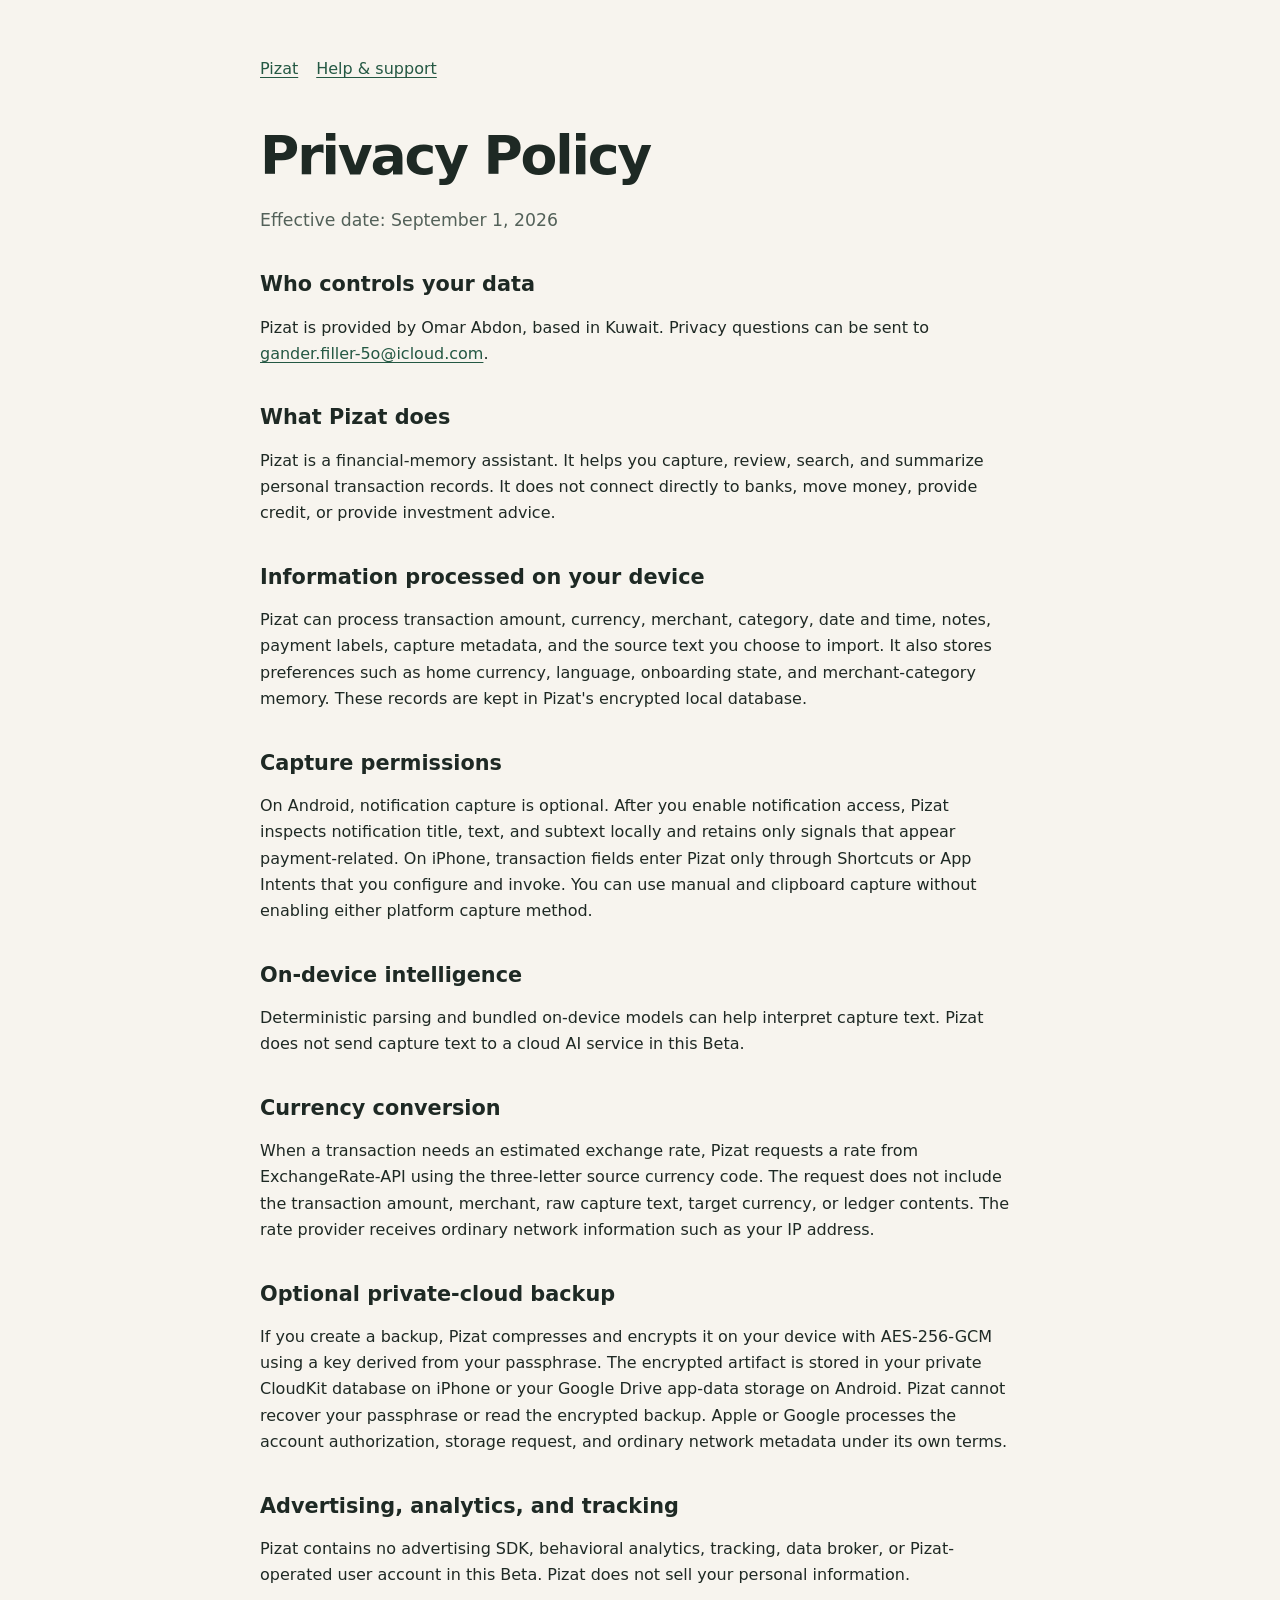
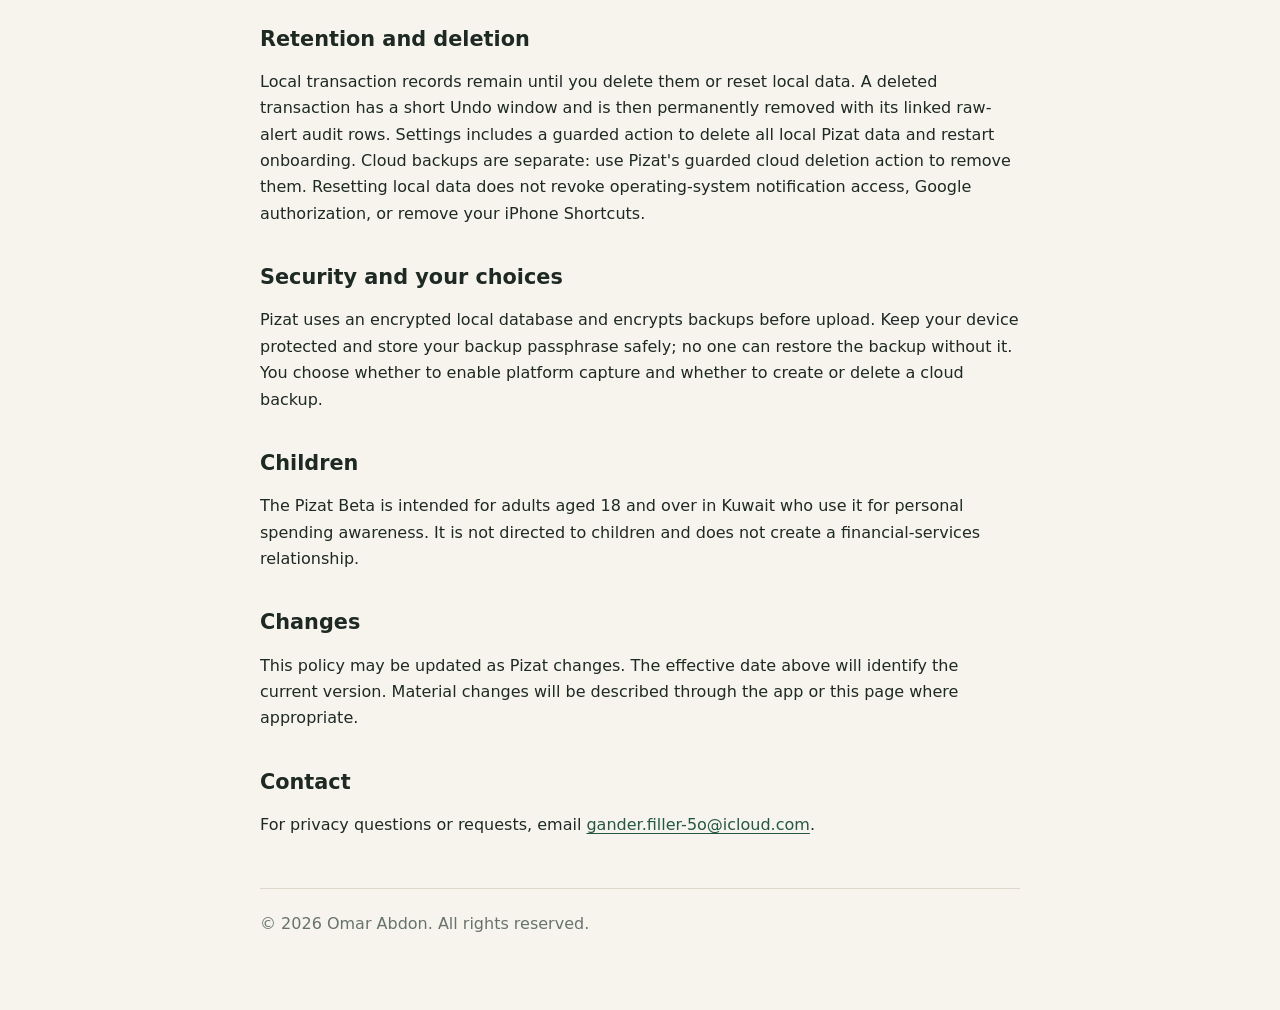
==== privacy/index.html @ ffd47e65 "Publish Pizat privacy and support pages" ====
<!doctype html>
<html lang="en">
  <head>
    <meta charset="utf-8" />
    <meta name="viewport" content="width=device-width, initial-scale=1" />
    <title>Privacy Policy — Pizat</title>
    <meta name="description" content="Privacy policy for the Pizat Beta." />
    <link rel="stylesheet" href="../styles.css" />
  </head>
  <body>
    <main>
      <nav aria-label="Primary">
        <a href="../">Pizat</a>
        <a href="../support/">Help &amp; support</a>
      </nav>
      <h1>Privacy Policy</h1>
      <p class="lede">Effective date: September 1, 2026</p>

      <h2>Who controls your data</h2>
      <p>
        Pizat is provided by Omar Abdon, based in Kuwait. Privacy
        questions can be sent to
        <a href="mailto:gander.filler-5o@icloud.com">gander.filler-5o@icloud.com</a>.
      </p>

      <h2>What Pizat does</h2>
      <p>
        Pizat is a financial-memory assistant. It helps you capture, review,
        search, and summarize personal transaction records. It does not connect
        directly to banks, move money, provide credit, or provide investment
        advice.
      </p>

      <h2>Information processed on your device</h2>
      <p>
        Pizat can process transaction amount, currency, merchant, category,
        date and time, notes, payment labels, capture metadata, and the source
        text you choose to import. It also stores preferences such as home
        currency, language, onboarding state, and merchant-category memory.
        These records are kept in Pizat's encrypted local database.
      </p>

      <h2>Capture permissions</h2>
      <p>
        On Android, notification capture is optional. After you enable
        notification access, Pizat inspects notification title, text, and
        subtext locally and retains only signals that appear payment-related.
        On iPhone, transaction fields enter Pizat only through Shortcuts or App
        Intents that you configure and invoke. You can use manual and clipboard
        capture without enabling either platform capture method.
      </p>

      <h2>On-device intelligence</h2>
      <p>
        Deterministic parsing and bundled on-device models can help interpret
        capture text. Pizat does not send capture text to a cloud AI service in
        this Beta.
      </p>

      <h2>Currency conversion</h2>
      <p>
        When a transaction needs an estimated exchange rate, Pizat requests a
        rate from ExchangeRate-API using the three-letter source currency code.
        The request does not include the transaction amount, merchant, raw
        capture text, target currency, or ledger contents. The rate provider
        receives ordinary network information such as your IP address.
      </p>

      <h2>Optional private-cloud backup</h2>
      <p>
        If you create a backup, Pizat compresses and encrypts it on your device
        with AES-256-GCM using a key derived from your passphrase. The encrypted
        artifact is stored in your private CloudKit database on iPhone or your
        Google Drive app-data storage on Android. Pizat cannot recover your
        passphrase or read the encrypted backup. Apple or Google processes the
        account authorization, storage request, and ordinary network metadata
        under its own terms.
      </p>

      <h2>Advertising, analytics, and tracking</h2>
      <p>
        Pizat contains no advertising SDK, behavioral analytics, tracking,
        data broker, or Pizat-operated user account in this Beta. Pizat does
        not sell your personal information.
      </p>

      <h2>Retention and deletion</h2>
      <p>
        Local transaction records remain until you delete them or reset local
        data. A deleted transaction has a short Undo window and is then
        permanently removed with its linked raw-alert audit rows. Settings
        includes a guarded action to delete all local Pizat data and restart
        onboarding. Cloud backups are separate: use Pizat's guarded cloud
        deletion action to remove them. Resetting local data does not revoke
        operating-system notification access, Google authorization, or remove
        your iPhone Shortcuts.
      </p>

      <h2>Security and your choices</h2>
      <p>
        Pizat uses an encrypted local database and encrypts backups before
        upload. Keep your device protected and store your backup passphrase
        safely; no one can restore the backup without it. You choose whether to
        enable platform capture and whether to create or delete a cloud backup.
      </p>

      <h2>Children</h2>
      <p>
        The Pizat Beta is intended for adults aged 18 and over in Kuwait who
        use it for personal spending awareness. It is not directed to children
        and does not create a financial-services relationship.
      </p>

      <h2>Changes</h2>
      <p>
        This policy may be updated as Pizat changes. The effective date above
        will identify the current version. Material changes will be described
        through the app or this page where appropriate.
      </p>

      <h2>Contact</h2>
      <p>
        For privacy questions or requests, email
        <a href="mailto:gander.filler-5o@icloud.com">gander.filler-5o@icloud.com</a>.
      </p>
      <footer>© 2026 Omar Abdon. All rights reserved.</footer>
    </main>
  </body>
</html>
---- styles.css ----
:root {
  color-scheme: light;
  font-family: Inter, ui-sans-serif, system-ui, -apple-system, BlinkMacSystemFont,
    "Segoe UI", sans-serif;
  background: #f7f4ee;
  color: #1e2924;
}

* {
  box-sizing: border-box;
}

body {
  margin: 0;
  line-height: 1.65;
}

main {
  width: min(760px, calc(100% - 32px));
  margin: 0 auto;
  padding: 56px 0 72px;
}

nav {
  display: flex;
  gap: 18px;
  flex-wrap: wrap;
  margin-bottom: 42px;
}

a {
  color: #245843;
  text-underline-offset: 3px;
}

h1,
h2 {
  line-height: 1.2;
}

h1 {
  font-size: clamp(2rem, 8vw, 3.35rem);
  letter-spacing: -0.04em;
  margin: 0 0 16px;
}

h2 {
  font-size: 1.3rem;
  margin-top: 38px;
}

.lede {
  color: #536159;
  font-size: 1.08rem;
}

.card {
  background: #fff;
  border: 1px solid #ded8cc;
  border-radius: 18px;
  padding: 24px;
  margin: 28px 0;
}

.notice {
  background: #fff4cf;
  border: 1px solid #e0c76f;
  border-radius: 12px;
  padding: 14px 16px;
}

footer {
  color: #68736d;
  border-top: 1px solid #ded8cc;
  margin-top: 50px;
  padding-top: 22px;
}

code {
  overflow-wrap: anywhere;
}
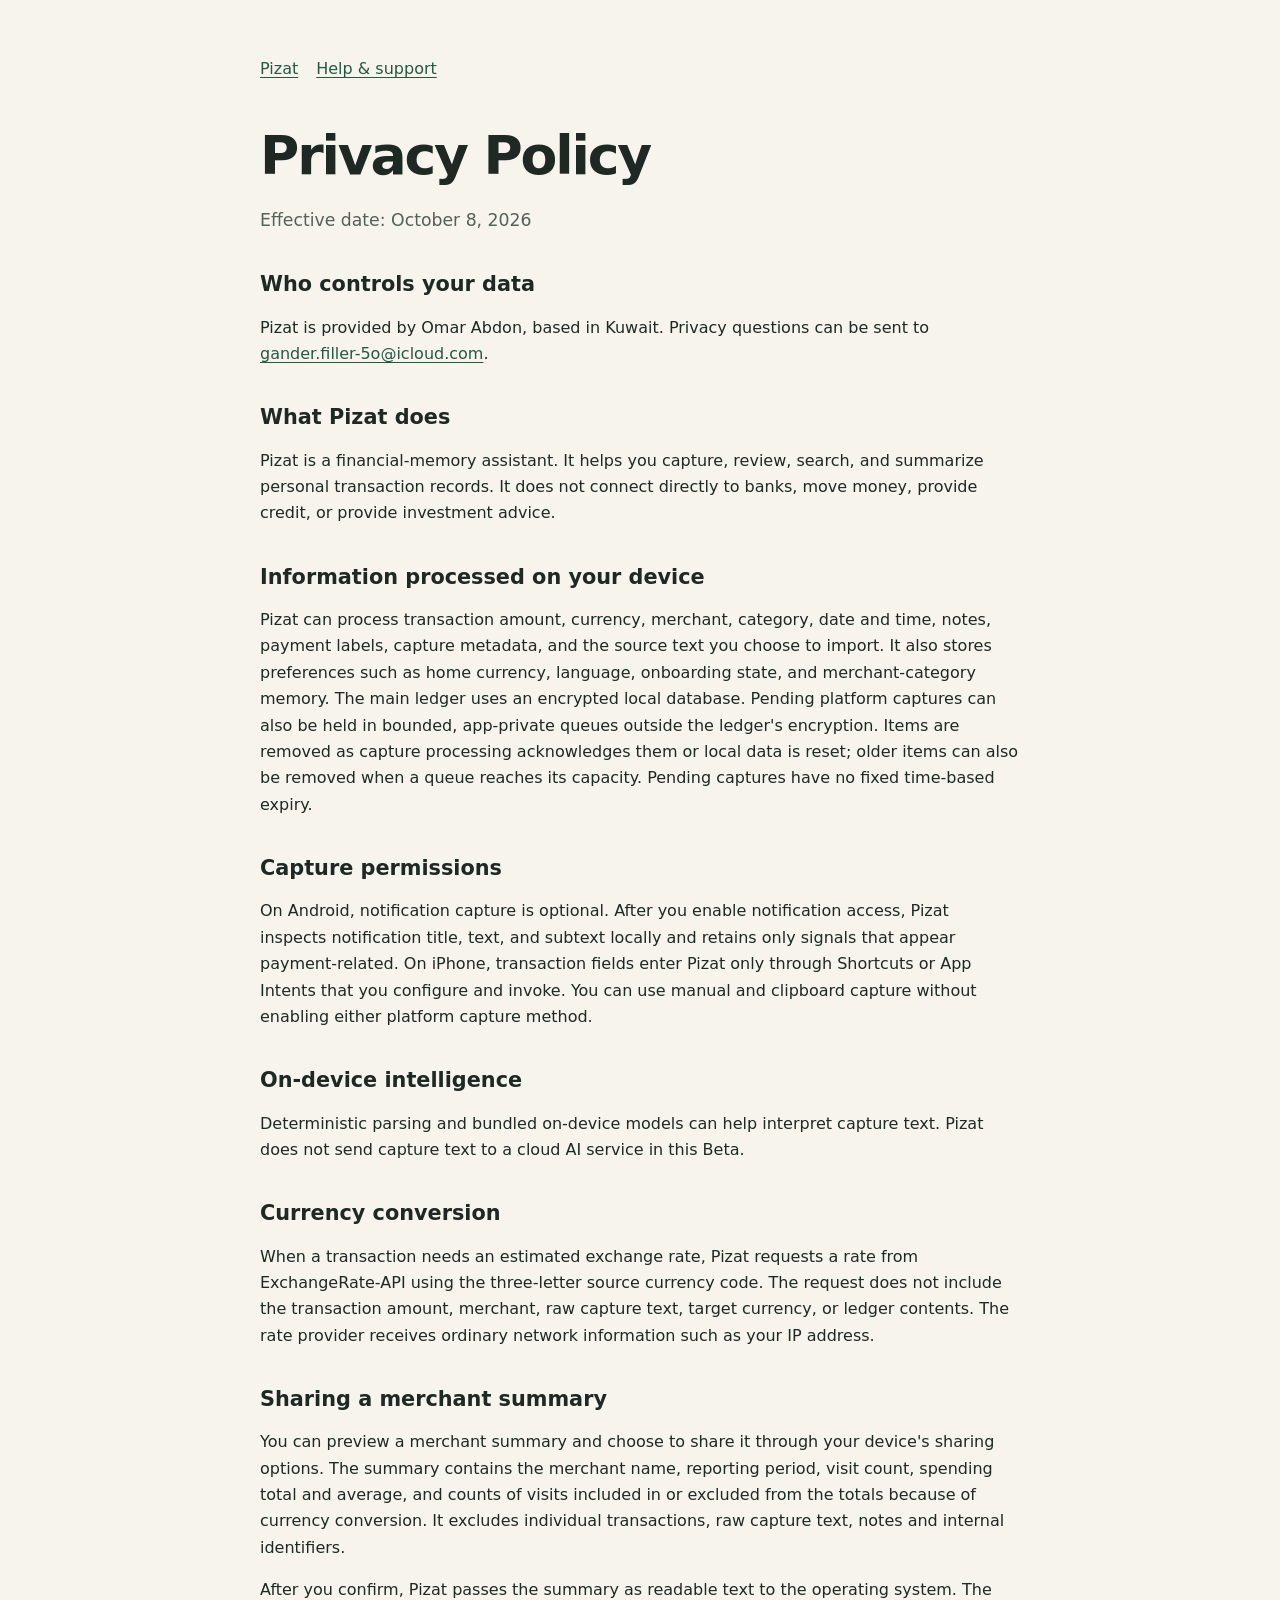
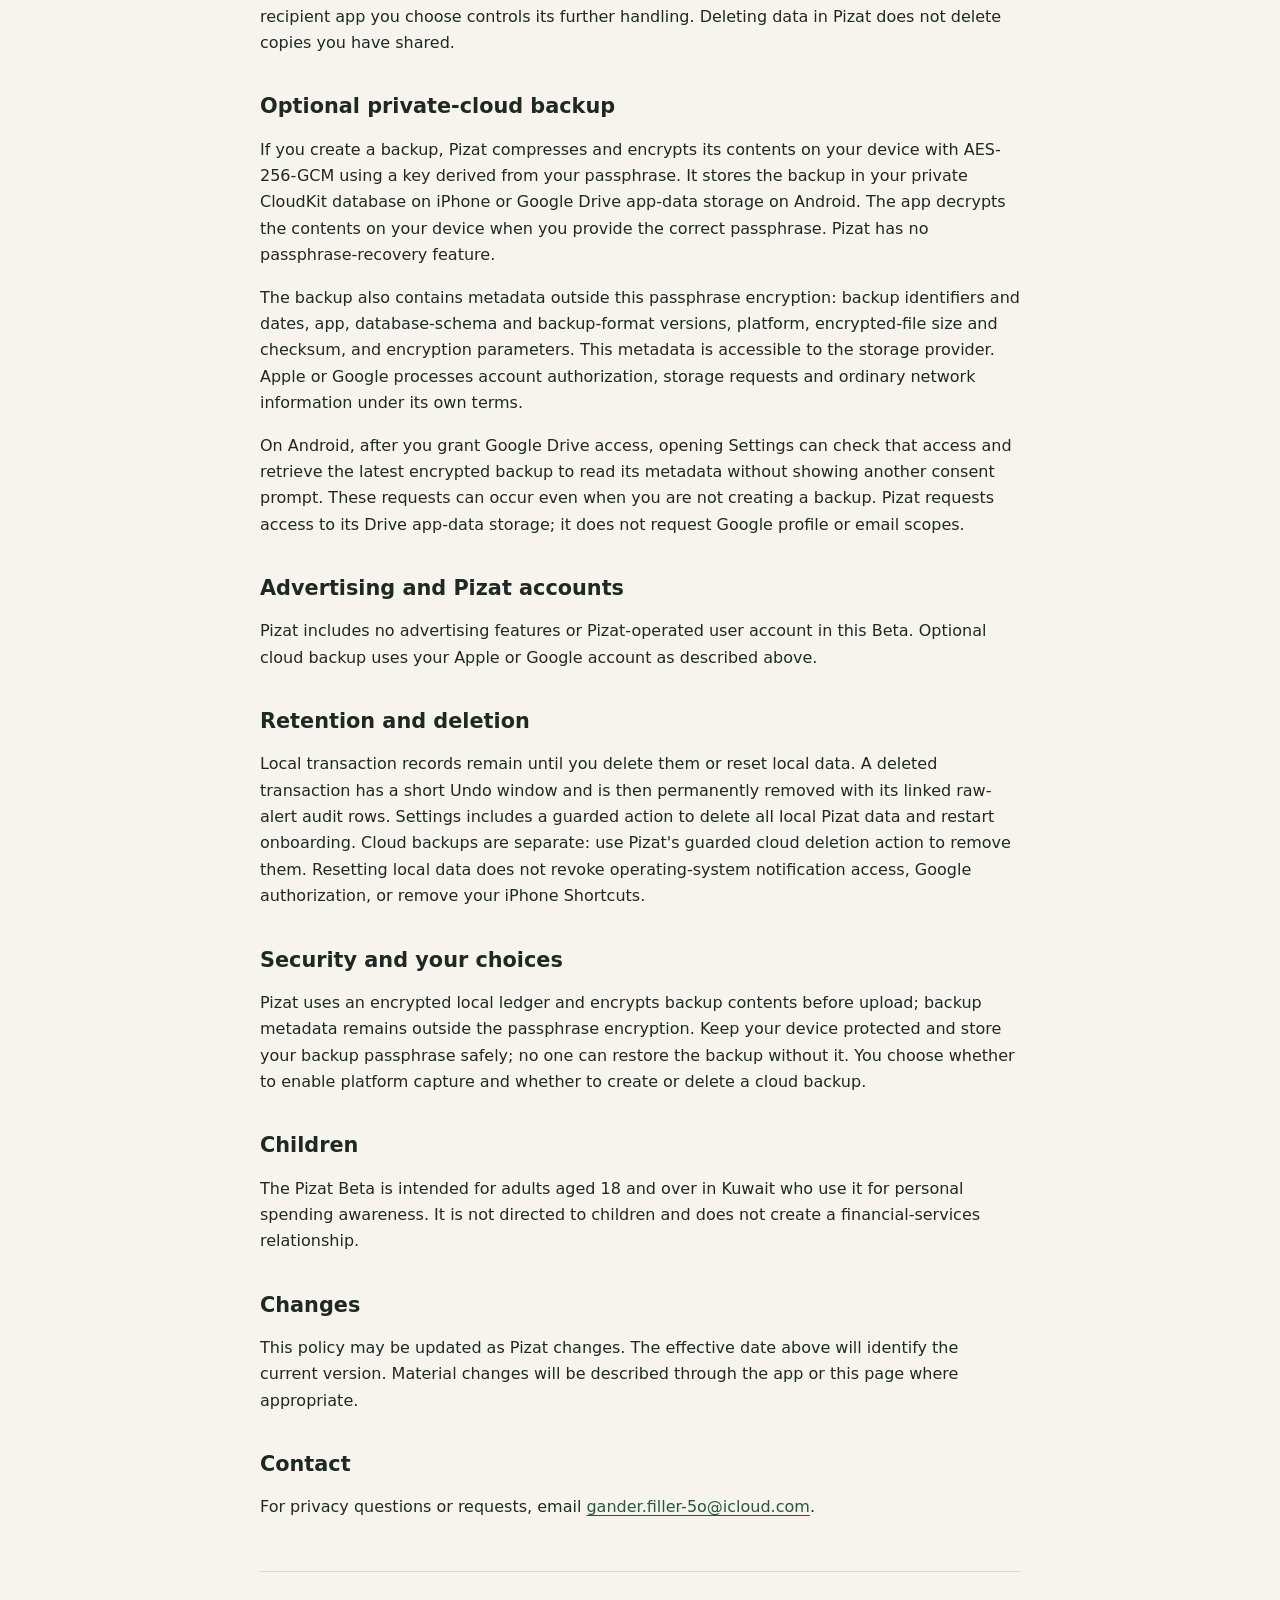
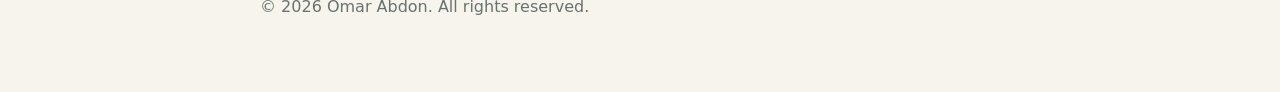
==== commit 63908971: "Clarify Pizat Beta privacy and support disclosures" ====
--- a/privacy/index.html
+++ b/privacy/index.html
@@ -14,7 +14,7 @@
         <a href="../support/">Help &amp; support</a>
       </nav>
       <h1>Privacy Policy</h1>
-      <p class="lede">Effective date: September 1, 2026</p>
+      <p class="lede">Effective date: October 8, 2026</p>
 
       <h2>Who controls your data</h2>
       <p>
@@ -37,7 +37,12 @@
         date and time, notes, payment labels, capture metadata, and the source
         text you choose to import. It also stores preferences such as home
         currency, language, onboarding state, and merchant-category memory.
-        These records are kept in Pizat's encrypted local database.
+        The main ledger uses an encrypted local database. Pending platform
+        captures can also be held in bounded, app-private queues outside the
+        ledger's encryption. Items are removed as capture processing
+        acknowledges them or local data is reset; older items can also be
+        removed when a queue reaches its capacity. Pending captures have no
+        fixed time-based expiry.
       </p>
 
       <h2>Capture permissions</h2>
@@ -66,22 +71,52 @@
         receives ordinary network information such as your IP address.
       </p>
 
+      <h2>Sharing a merchant summary</h2>
+      <p>
+        You can preview a merchant summary and choose to share it through your
+        device's sharing options. The summary contains the merchant name,
+        reporting period, visit count, spending total and average, and counts
+        of visits included in or excluded from the totals because of currency
+        conversion. It excludes individual transactions, raw capture text,
+        notes and internal identifiers.
+      </p>
+      <p>
+        After you confirm, Pizat passes the summary as readable text to the
+        operating system. The recipient app you choose controls its further
+        handling. Deleting data in Pizat does not delete copies you have shared.
+      </p>
+
       <h2>Optional private-cloud backup</h2>
       <p>
-        If you create a backup, Pizat compresses and encrypts it on your device
-        with AES-256-GCM using a key derived from your passphrase. The encrypted
-        artifact is stored in your private CloudKit database on iPhone or your
-        Google Drive app-data storage on Android. Pizat cannot recover your
-        passphrase or read the encrypted backup. Apple or Google processes the
-        account authorization, storage request, and ordinary network metadata
-        under its own terms.
+        If you create a backup, Pizat compresses and encrypts its contents on
+        your device with AES-256-GCM using a key derived from your passphrase.
+        It stores the backup in your private CloudKit database on iPhone or
+        Google Drive app-data storage on Android. The app decrypts the contents
+        on your device when you provide the correct passphrase. Pizat has no
+        passphrase-recovery feature.
+      </p>
+      <p>
+        The backup also contains metadata outside this passphrase encryption:
+        backup identifiers and dates, app, database-schema and backup-format
+        versions, platform, encrypted-file size and checksum, and encryption
+        parameters. This metadata is accessible to the storage provider. Apple
+        or Google processes account authorization, storage requests and
+        ordinary network information under its own terms.
+      </p>
+      <p>
+        On Android, after you grant Google Drive access, opening Settings can
+        check that access and retrieve the latest encrypted backup to read its
+        metadata without showing another consent prompt. These requests can
+        occur even when you are not creating a backup. Pizat requests access to
+        its Drive app-data storage; it does not request Google profile or
+        email scopes.
       </p>
 
-      <h2>Advertising, analytics, and tracking</h2>
+      <h2>Advertising and Pizat accounts</h2>
       <p>
-        Pizat contains no advertising SDK, behavioral analytics, tracking,
-        data broker, or Pizat-operated user account in this Beta. Pizat does
-        not sell your personal information.
+        Pizat includes no advertising features or Pizat-operated user account
+        in this Beta. Optional cloud backup uses your Apple or Google account
+        as described above.
       </p>
 
       <h2>Retention and deletion</h2>
@@ -98,8 +133,9 @@
 
       <h2>Security and your choices</h2>
       <p>
-        Pizat uses an encrypted local database and encrypts backups before
-        upload. Keep your device protected and store your backup passphrase
+        Pizat uses an encrypted local ledger and encrypts backup contents
+        before upload; backup metadata remains outside the passphrase
+        encryption. Keep your device protected and store your backup passphrase
         safely; no one can restore the backup without it. You choose whether to
         enable platform capture and whether to create or delete a cloud backup.
       </p>
